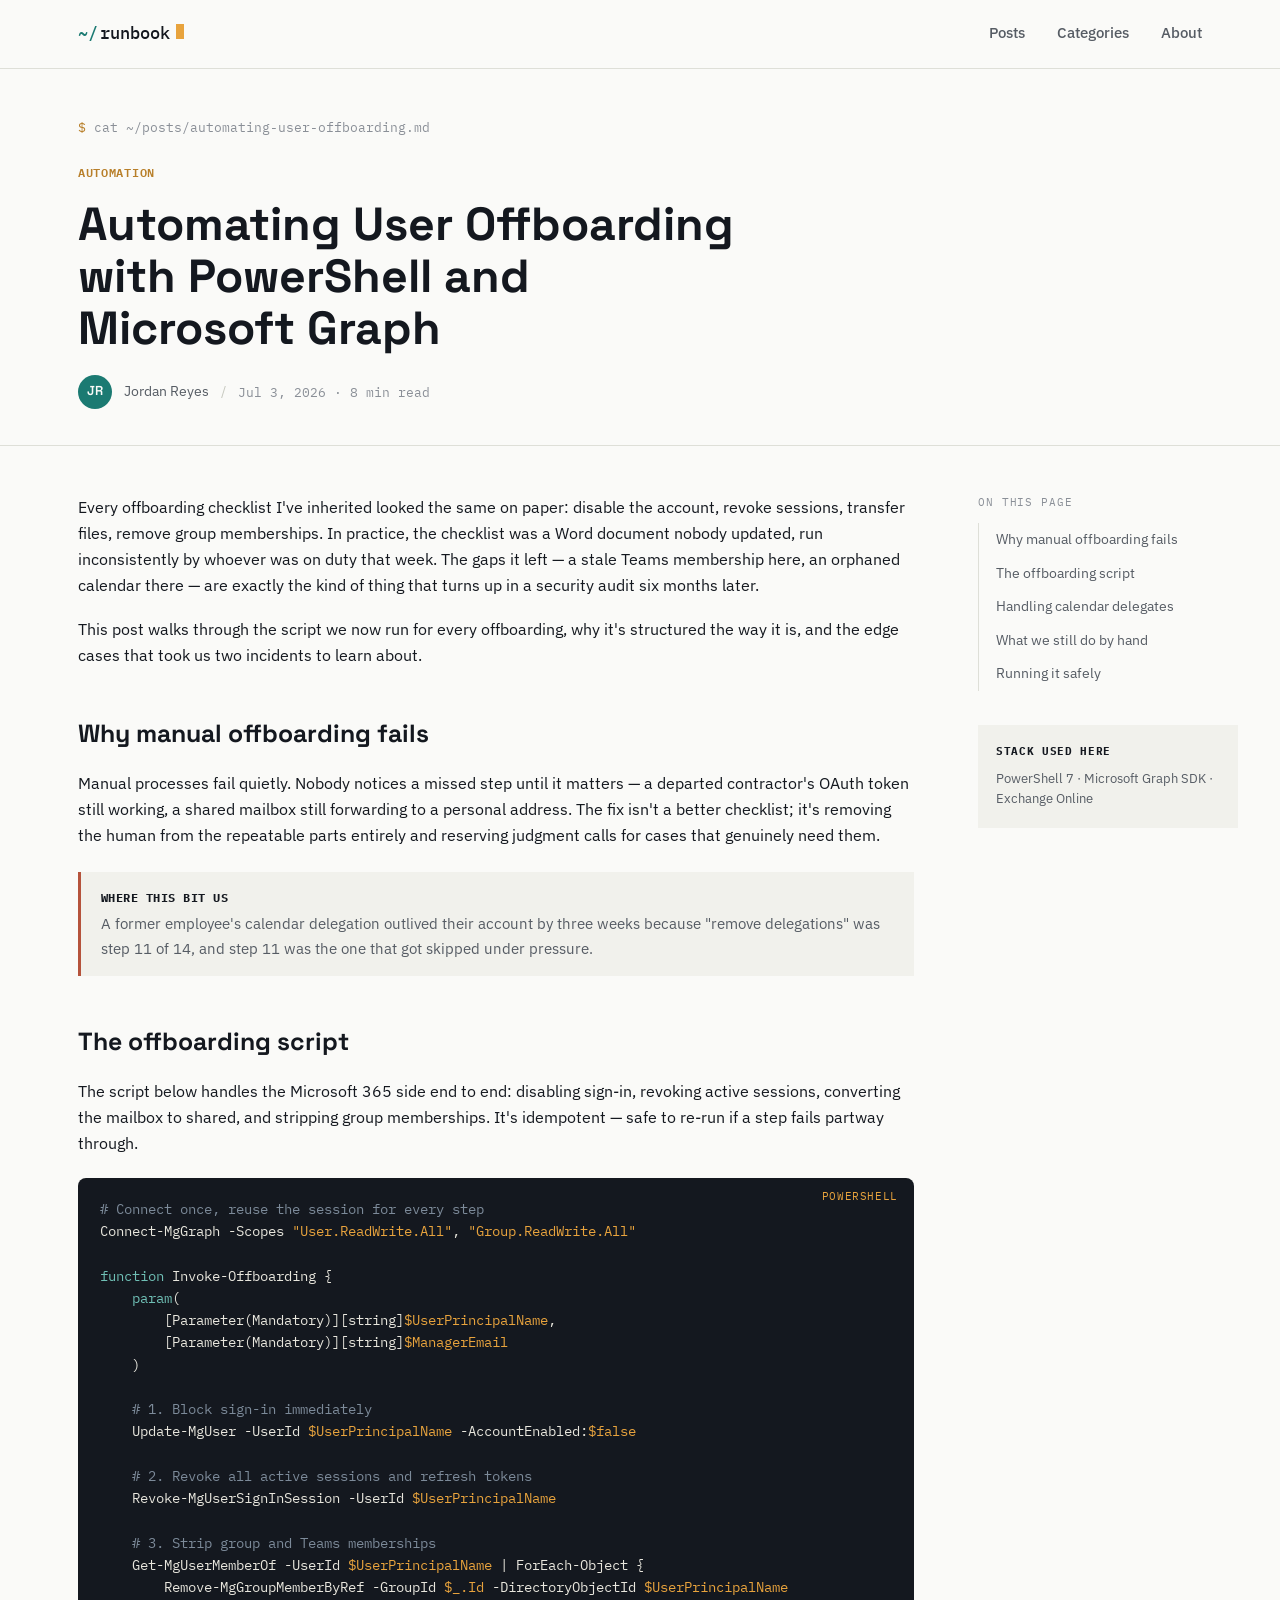
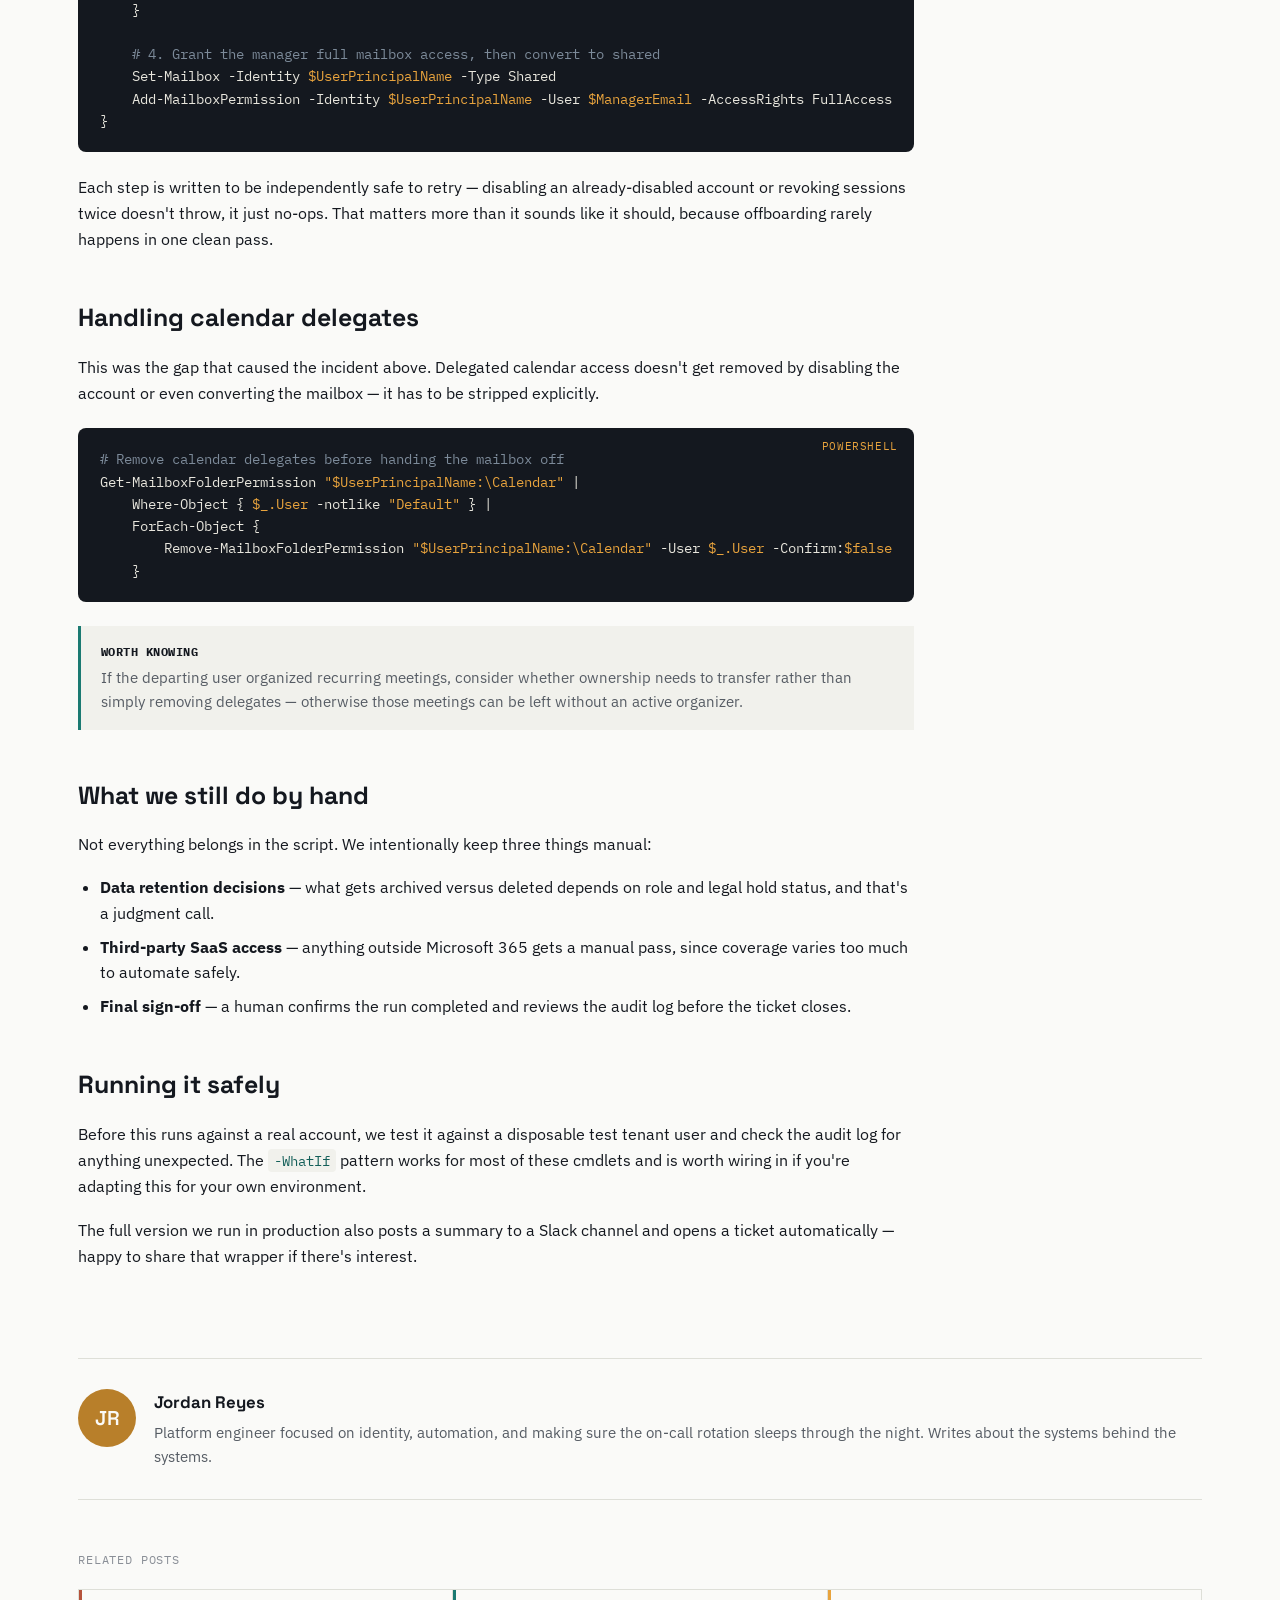
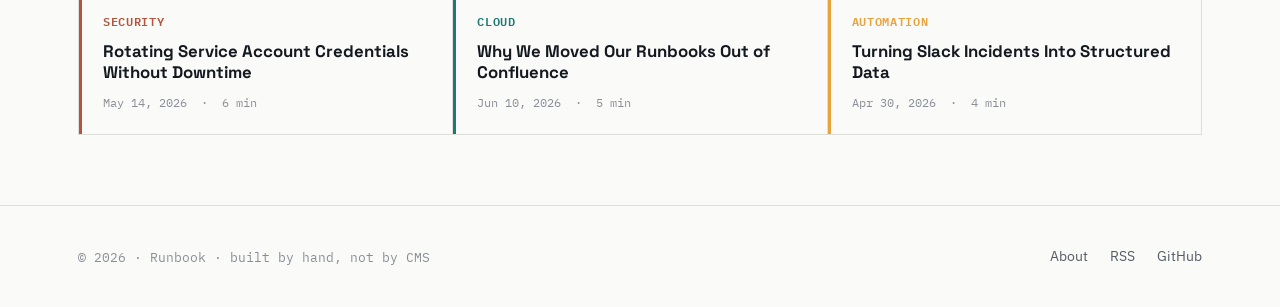
==== post.html @ 985eea35 "Add files via upload" ====
<!DOCTYPE html>
<html lang="en">
<head>
<meta charset="UTF-8">
<meta name="viewport" content="width=device-width, initial-scale=1.0">
<title>Automating User Offboarding with PowerShell and Microsoft Graph — Runbook</title>
<meta name="description" content="A production-ready script and the reasoning behind every step of automated user offboarding.">
<link rel="preconnect" href="https://fonts.googleapis.com">
<link href="https://fonts.googleapis.com/css2?family=Space+Grotesk:wght@500;600;700&family=IBM+Plex+Sans:wght@400;500;600&family=IBM+Plex+Mono:wght@400;500;600&display=swap" rel="stylesheet">
<link rel="stylesheet" href="styles.css">
</head>
<body>

<nav class="site-nav">
  <div class="wrap">
    <a href="index.html" class="brand">
      <span class="brand-prompt">~/</span>runbook<span class="cursor"></span>
    </a>
    <div class="nav-links">
      <a href="index.html">Posts</a>
      <a href="index.html#categories">Categories</a>
      <a href="about.html">About</a>
    </div>
    <button class="nav-toggle" aria-label="Toggle menu"><span></span></button>
  </div>
</nav>

<header class="post-header">
  <div class="wrap">
    <div class="breadcrumb">
      <span class="prompt">$</span> cat <a href="index.html">~/posts</a>/automating-user-offboarding.md
    </div>
    <span class="cat-tag" style="color:#B87F2A">Automation</span>
    <h1 style="margin-top:14px;">Automating User Offboarding with PowerShell and Microsoft Graph</h1>
    <div class="byline">
      <div class="avatar">JR</div>
      <span>Jordan Reyes</span>
      <span class="sep">/</span>
      <span class="meta-mono">Jul 3, 2026 · 8 min read</span>
    </div>
  </div>
</header>

<main class="wrap">
  <div class="post-layout">

    <article class="post-body">

      <p>Every offboarding checklist I've inherited looked the same on paper: disable the account, revoke sessions, transfer files, remove group memberships. In practice, the checklist was a Word document nobody updated, run inconsistently by whoever was on duty that week. The gaps it left — a stale Teams membership here, an orphaned calendar there — are exactly the kind of thing that turns up in a security audit six months later.</p>

      <p>This post walks through the script we now run for every offboarding, why it's structured the way it is, and the edge cases that took us two incidents to learn about.</p>

      <h2 id="why-manual-offboarding-fails">Why manual offboarding fails</h2>
      <p>Manual processes fail quietly. Nobody notices a missed step until it matters — a departed contractor's OAuth token still working, a shared mailbox still forwarding to a personal address. The fix isn't a better checklist; it's removing the human from the repeatable parts entirely and reserving judgment calls for cases that genuinely need them.</p>

      <div class="callout warn">
        <strong>Where this bit us</strong>
        A former employee's calendar delegation outlived their account by three weeks because "remove delegations" was step 11 of 14, and step 11 was the one that got skipped under pressure.
      </div>

      <h2 id="the-script">The offboarding script</h2>
      <p>The script below handles the Microsoft 365 side end to end: disabling sign-in, revoking active sessions, converting the mailbox to shared, and stripping group memberships. It's idempotent — safe to re-run if a step fails partway through.</p>

<pre class="code-block" data-lang="powershell"><span class="c1"># Connect once, reuse the session for every step</span>
Connect-MgGraph -Scopes <span class="s1">"User.ReadWrite.All"</span>, <span class="s1">"Group.ReadWrite.All"</span>

<span class="k1">function</span> Invoke-Offboarding {
    <span class="k1">param</span>(
        [Parameter(Mandatory)][string]<span class="s1">$UserPrincipalName</span>,
        [Parameter(Mandatory)][string]<span class="s1">$ManagerEmail</span>
    )

    <span class="c1"># 1. Block sign-in immediately</span>
    Update-MgUser -UserId <span class="s1">$UserPrincipalName</span> -AccountEnabled:<span class="s1">$false</span>

    <span class="c1"># 2. Revoke all active sessions and refresh tokens</span>
    Revoke-MgUserSignInSession -UserId <span class="s1">$UserPrincipalName</span>

    <span class="c1"># 3. Strip group and Teams memberships</span>
    Get-MgUserMemberOf -UserId <span class="s1">$UserPrincipalName</span> | ForEach-Object {
        Remove-MgGroupMemberByRef -GroupId <span class="s1">$_.Id</span> -DirectoryObjectId <span class="s1">$UserPrincipalName</span>
    }

    <span class="c1"># 4. Grant the manager full mailbox access, then convert to shared</span>
    Set-Mailbox -Identity <span class="s1">$UserPrincipalName</span> -Type Shared
    Add-MailboxPermission -Identity <span class="s1">$UserPrincipalName</span> -User <span class="s1">$ManagerEmail</span> -AccessRights FullAccess
}
</pre>

      <p>Each step is written to be independently safe to retry — disabling an already-disabled account or revoking sessions twice doesn't throw, it just no-ops. That matters more than it sounds like it should, because offboarding rarely happens in one clean pass.</p>

      <h2 id="handling-calendar-and-delegates">Handling calendar delegates</h2>
      <p>This was the gap that caused the incident above. Delegated calendar access doesn't get removed by disabling the account or even converting the mailbox — it has to be stripped explicitly.</p>

<pre class="code-block" data-lang="powershell"><span class="c1"># Remove calendar delegates before handing the mailbox off</span>
Get-MailboxFolderPermission <span class="s1">"$UserPrincipalName:\Calendar"</span> |
    Where-Object { <span class="s1">$_.User</span> -notlike <span class="s1">"Default"</span> } |
    ForEach-Object {
        Remove-MailboxFolderPermission <span class="s1">"$UserPrincipalName:\Calendar"</span> -User <span class="s1">$_.User</span> -Confirm:<span class="s1">$false</span>
    }
</pre>

      <div class="callout">
        <strong>Worth knowing</strong>
        If the departing user organized recurring meetings, consider whether ownership needs to transfer rather than simply removing delegates — otherwise those meetings can be left without an active organizer.
      </div>

      <h2 id="what-we-still-do-by-hand">What we still do by hand</h2>
      <p>Not everything belongs in the script. We intentionally keep three things manual:</p>
      <ul>
        <li><strong>Data retention decisions</strong> — what gets archived versus deleted depends on role and legal hold status, and that's a judgment call.</li>
        <li><strong>Third-party SaaS access</strong> — anything outside Microsoft 365 gets a manual pass, since coverage varies too much to automate safely.</li>
        <li><strong>Final sign-off</strong> — a human confirms the run completed and reviews the audit log before the ticket closes.</li>
      </ul>

      <h2 id="running-it-safely">Running it safely</h2>
      <p>Before this runs against a real account, we test it against a disposable test tenant user and check the audit log for anything unexpected. The <code class="inline">-WhatIf</code> pattern works for most of these cmdlets and is worth wiring in if you're adapting this for your own environment.</p>

      <p>The full version we run in production also posts a summary to a Slack channel and opens a ticket automatically — happy to share that wrapper if there's interest.</p>

    </article>

    <aside class="toc">
      <div class="toc-label">On this page</div>
      <ul>
        <li><a href="#why-manual-offboarding-fails">Why manual offboarding fails</a></li>
        <li><a href="#the-script">The offboarding script</a></li>
        <li><a href="#handling-calendar-and-delegates">Handling calendar delegates</a></li>
        <li><a href="#what-we-still-do-by-hand">What we still do by hand</a></li>
        <li><a href="#running-it-safely">Running it safely</a></li>
      </ul>
      <div class="toc-card">
        <strong>Stack used here</strong>
        PowerShell 7 · Microsoft Graph SDK · Exchange Online
      </div>
    </aside>

  </div>

  <div class="author-card">
    <div class="avatar-lg">JR</div>
    <div>
      <h4>Jordan Reyes</h4>
      <p>Platform engineer focused on identity, automation, and making sure the on-call rotation sleeps through the night. Writes about the systems behind the systems.</p>
    </div>
  </div>

  <div class="related-title">Related posts</div>
  <section class="related-grid">
    <a class="post-card" href="#" data-cat="security" style="--cat-color:#B5533C">
      <span class="cat-tag">Security</span>
      <h3>Rotating Service Account Credentials Without Downtime</h3>
      <div class="post-meta"><span>May 14, 2026</span><span>·</span><span>6 min</span></div>
    </a>
    <a class="post-card" href="#" data-cat="cloud" style="--cat-color:#1B7A72">
      <span class="cat-tag">Cloud</span>
      <h3>Why We Moved Our Runbooks Out of Confluence</h3>
      <div class="post-meta"><span>Jun 10, 2026</span><span>·</span><span>5 min</span></div>
    </a>
    <a class="post-card" href="#" data-cat="automation" style="--cat-color:#E8A33D">
      <span class="cat-tag">Automation</span>
      <h3>Turning Slack Incidents Into Structured Data</h3>
      <div class="post-meta"><span>Apr 30, 2026</span><span>·</span><span>4 min</span></div>
    </a>
  </section>
</main>

<footer class="site-footer">
  <div class="wrap">
    <div class="footer-mono">© 2026 · Runbook · built by hand, not by CMS</div>
    <div class="footer-links">
      <a href="about.html">About</a>
      <a href="#">RSS</a>
      <a href="#">GitHub</a>
    </div>
  </div>
</footer>

<script src="main.js"></script>
</body>
</html>
---- styles.css ----
/* ==========================================================================
   Runbook — design tokens
   Display: Space Grotesk · Body: IBM Plex Sans · Utility/code: IBM Plex Mono
   ========================================================================== */

:root {
  --paper: #FAFAF8;
  --panel: #F1F1EC;
  --ink: #14181F;
  --ink-soft: #565C64;
  --ink-faint: #8A8F97;
  --amber: #E8A33D;
  --amber-dim: #B87F2A;
  --teal: #1B7A72;
  --teal-dim: #145F59;
  --rust: #B5533C;
  --rule: #DEDFD8;
  --rule-strong: #C7C9C0;

  --font-display: "Space Grotesk", "Segoe UI", sans-serif;
  --font-body: "IBM Plex Sans", "Segoe UI", sans-serif;
  --font-mono: "IBM Plex Mono", "SFMono-Regular", Consolas, monospace;

  --max-w: 1180px;
}

* { box-sizing: border-box; }
html { scroll-behavior: smooth; }

@media (prefers-reduced-motion: reduce) {
  html { scroll-behavior: auto; }
  * { animation-duration: 0.001ms !important; transition-duration: 0.001ms !important; }
}

body {
  margin: 0;
  background: var(--paper);
  color: var(--ink);
  font-family: var(--font-body);
  font-size: 16px;
  line-height: 1.6;
  -webkit-font-smoothing: antialiased;
}

a { color: inherit; text-decoration: none; }
img { max-width: 100%; display: block; }

.wrap {
  max-width: var(--max-w);
  margin: 0 auto;
  padding: 0 28px;
}

/* -------------------- Nav -------------------- */

.site-nav {
  border-bottom: 1px solid var(--rule);
  background: var(--paper);
  position: sticky;
  top: 0;
  z-index: 50;
}

.site-nav .wrap {
  display: flex;
  align-items: center;
  justify-content: space-between;
  height: 68px;
}

.brand {
  font-family: var(--font-mono);
  font-size: 17px;
  font-weight: 500;
  display: flex;
  align-items: baseline;
  gap: 2px;
}

.brand .cursor {
  display: inline-block;
  width: 8px;
  height: 15px;
  background: var(--amber);
  margin-left: 4px;
  animation: blink 1.1s steps(1) infinite;
}

@keyframes blink {
  50% { opacity: 0; }
}

.brand-prompt { color: var(--teal); }

.nav-links {
  display: flex;
  gap: 32px;
  font-size: 14.5px;
  font-weight: 500;
}

.nav-links a {
  color: var(--ink-soft);
  padding: 6px 0;
  border-bottom: 2px solid transparent;
  transition: color 0.15s ease, border-color 0.15s ease;
}

.nav-links a:hover,
.nav-links a.active {
  color: var(--ink);
  border-color: var(--amber);
}

.nav-toggle {
  display: none;
  background: none;
  border: 1px solid var(--rule-strong);
  border-radius: 6px;
  width: 38px;
  height: 38px;
  align-items: center;
  justify-content: center;
  cursor: pointer;
}
.nav-toggle span,
.nav-toggle span::before,
.nav-toggle span::after {
  content: "";
  display: block;
  width: 18px;
  height: 2px;
  background: var(--ink);
  position: relative;
}
.nav-toggle span::before { position: absolute; top: -6px; }
.nav-toggle span::after { position: absolute; top: 6px; }

/* -------------------- Hero -------------------- */

.hero {
  padding: 76px 0 56px;
  border-bottom: 1px solid var(--rule);
}

.hero-kicker {
  font-family: var(--font-mono);
  font-size: 13px;
  color: var(--teal);
  letter-spacing: 0.02em;
  margin-bottom: 18px;
  display: flex;
  align-items: center;
  gap: 10px;
}

.hero-kicker::before {
  content: "";
  width: 22px;
  height: 1px;
  background: var(--teal);
  display: inline-block;
}

.hero h1 {
  font-family: var(--font-display);
  font-size: clamp(2.4rem, 5vw, 3.6rem);
  line-height: 1.05;
  margin: 0 0 22px;
  max-width: 15ch;
  letter-spacing: -0.01em;
}

.hero h1 .hl { color: var(--amber-dim); }

.hero p.lede {
  font-size: 1.15rem;
  color: var(--ink-soft);
  max-width: 56ch;
  margin: 0 0 30px;
}

.hero-terminal {
  font-family: var(--font-mono);
  font-size: 13.5px;
  color: var(--ink-faint);
}
.hero-terminal .prompt { color: var(--amber-dim); }
.hero-terminal .cur {
  display: inline-block;
  width: 7px;
  height: 13px;
  background: var(--ink-faint);
  margin-left: 3px;
  vertical-align: -1px;
  animation: blink 1.1s steps(1) infinite;
}

/* -------------------- Category chips -------------------- */

.chip-row {
  display: flex;
  flex-wrap: wrap;
  gap: 10px;
  padding: 26px 0 6px;
}

.chip {
  font-family: var(--font-mono);
  font-size: 12.5px;
  padding: 7px 13px;
  border-radius: 999px;
  border: 1px solid var(--rule-strong);
  color: var(--ink-soft);
  background: var(--panel);
  cursor: pointer;
  transition: all 0.15s ease;
}
.chip:hover { border-color: var(--ink); color: var(--ink); }
.chip.active {
  background: var(--ink);
  border-color: var(--ink);
  color: var(--paper);
}

/* -------------------- Post grid -------------------- */

.post-grid {
  display: grid;
  grid-template-columns: repeat(2, 1fr);
  gap: 1px;
  background: var(--rule);
  border: 1px solid var(--rule);
  margin: 30px 0 80px;
}

.post-card {
  background: var(--paper);
  padding: 30px 32px;
  display: flex;
  flex-direction: column;
  gap: 14px;
  position: relative;
  transition: background 0.15s ease;
}
.post-card:hover { background: var(--panel); }

.post-card::before {
  content: "";
  position: absolute;
  left: 0; top: 0; bottom: 0;
  width: 3px;
  background: var(--cat-color, var(--amber));
}

.post-card.featured {
  grid-column: span 2;
  padding: 40px 40px;
}

.cat-tag {
  font-family: var(--font-mono);
  font-size: 11.5px;
  text-transform: uppercase;
  letter-spacing: 0.06em;
  color: var(--cat-color, var(--amber-dim));
  font-weight: 600;
}

.post-card h3 {
  font-family: var(--font-display);
  font-size: 1.4rem;
  line-height: 1.25;
  margin: 0;
}
.post-card.featured h3 { font-size: 1.9rem; }

.post-card p {
  color: var(--ink-soft);
  font-size: 0.96rem;
  margin: 0;
  flex-grow: 1;
}

.post-meta {
  font-family: var(--font-mono);
  font-size: 12px;
  color: var(--ink-faint);
  display: flex;
  gap: 14px;
}

/* -------------------- Post page -------------------- */

.post-header {
  padding: 48px 0 36px;
  border-bottom: 1px solid var(--rule);
}

.breadcrumb {
  font-family: var(--font-mono);
  font-size: 12.5px;
  color: var(--ink-faint);
  margin-bottom: 22px;
}
.breadcrumb .prompt { color: var(--amber-dim); }
.breadcrumb a:hover { color: var(--teal); }

.post-header h1 {
  font-family: var(--font-display);
  font-size: clamp(2rem, 4vw, 2.9rem);
  line-height: 1.12;
  max-width: 22ch;
  margin: 0 0 20px;
}

.byline {
  display: flex;
  align-items: center;
  gap: 12px;
  font-size: 14px;
  color: var(--ink-soft);
}

.byline .avatar {
  width: 34px;
  height: 34px;
  border-radius: 50%;
  background: var(--teal);
  color: var(--paper);
  font-family: var(--font-display);
  font-weight: 600;
  display: flex;
  align-items: center;
  justify-content: center;
  font-size: 13px;
}

.byline .sep { color: var(--rule-strong); }
.byline .meta-mono { font-family: var(--font-mono); font-size: 12.5px; color: var(--ink-faint); }

.post-layout {
  display: grid;
  grid-template-columns: 1fr 260px;
  gap: 64px;
  padding: 48px 0 20px;
  align-items: start;
}

.post-body h2 {
  font-family: var(--font-display);
  font-size: 1.55rem;
  margin: 46px 0 16px;
  scroll-margin-top: 90px;
}
.post-body h3 {
  font-family: var(--font-display);
  font-size: 1.2rem;
  margin: 32px 0 12px;
  scroll-margin-top: 90px;
}
.post-body p { margin: 0 0 18px; color: var(--ink); font-size: 1.02rem; }
.post-body ul, .post-body ol { margin: 0 0 18px; padding-left: 22px; }
.post-body li { margin-bottom: 8px; }
.post-body strong { color: var(--ink); }

.callout {
  background: var(--panel);
  border-left: 3px solid var(--teal);
  padding: 16px 20px;
  margin: 24px 0;
  font-size: 0.95rem;
  color: var(--ink-soft);
}
.callout.warn { border-left-color: var(--rust); }
.callout strong { color: var(--ink); display: block; margin-bottom: 4px; font-family: var(--font-mono); font-size: 12px; text-transform: uppercase; letter-spacing: 0.04em; }

pre.code-block {
  background: var(--ink);
  color: #E8E6DD;
  font-family: var(--font-mono);
  font-size: 13.5px;
  line-height: 1.65;
  padding: 20px 22px;
  border-radius: 8px;
  overflow-x: auto;
  margin: 22px 0;
  position: relative;
}
pre.code-block::before {
  content: attr(data-lang);
  position: absolute;
  top: 10px;
  right: 16px;
  font-size: 10.5px;
  color: var(--amber);
  text-transform: uppercase;
  letter-spacing: 0.06em;
}
pre.code-block .c1 { color: #7C8A99; }
pre.code-block .s1 { color: #E8A33D; }
pre.code-block .k1 { color: #6FBFB5; }

code.inline {
  font-family: var(--font-mono);
  background: var(--panel);
  padding: 2px 6px;
  border-radius: 4px;
  font-size: 0.88em;
  color: var(--teal-dim);
}

/* TOC sidebar - styled like a directory tree */

.toc {
  position: sticky;
  top: 90px;
}

.toc-label {
  font-family: var(--font-mono);
  font-size: 11px;
  text-transform: uppercase;
  letter-spacing: 0.08em;
  color: var(--ink-faint);
  margin-bottom: 12px;
}

.toc ul {
  list-style: none;
  margin: 0;
  padding: 0;
  border-left: 1px solid var(--rule);
}

.toc li a {
  display: block;
  font-size: 13.5px;
  color: var(--ink-soft);
  padding: 6px 0 6px 16px;
  border-left: 2px solid transparent;
  margin-left: -1px;
  transition: color 0.15s ease, border-color 0.15s ease;
}
.toc li a:hover { color: var(--ink); }
.toc li a.active {
  color: var(--teal-dim);
  border-left-color: var(--teal);
  font-weight: 500;
}

.toc-card {
  margin-top: 34px;
  padding: 18px 18px;
  background: var(--panel);
  font-size: 13px;
  color: var(--ink-soft);
}
.toc-card strong { display: block; color: var(--ink); font-family: var(--font-mono); font-size: 11px; text-transform: uppercase; letter-spacing: 0.06em; margin-bottom: 8px; }

/* Author card */

.author-card {
  display: flex;
  gap: 18px;
  border-top: 1px solid var(--rule);
  border-bottom: 1px solid var(--rule);
  padding: 30px 0;
  margin: 50px 0;
}
.author-card .avatar-lg {
  width: 58px;
  height: 58px;
  border-radius: 50%;
  background: var(--amber-dim);
  color: var(--paper);
  font-family: var(--font-display);
  font-weight: 600;
  font-size: 20px;
  display: flex;
  align-items: center;
  justify-content: center;
  flex-shrink: 0;
}
.author-card h4 { margin: 0 0 6px; font-family: var(--font-display); font-size: 1.05rem; }
.author-card p { margin: 0; color: var(--ink-soft); font-size: 0.93rem; }

/* Related posts */

.related-title {
  font-family: var(--font-mono);
  font-size: 12px;
  text-transform: uppercase;
  letter-spacing: 0.07em;
  color: var(--ink-faint);
  margin: 0 0 20px;
}

.related-grid {
  display: grid;
  grid-template-columns: repeat(3, 1fr);
  gap: 1px;
  background: var(--rule);
  border: 1px solid var(--rule);
  margin-bottom: 70px;
}
.related-grid .post-card { padding: 22px 24px; gap: 10px; }
.related-grid .post-card h3 { font-size: 1.05rem; }

/* -------------------- About page -------------------- */

.about-hero {
  padding: 64px 0 40px;
  border-bottom: 1px solid var(--rule);
  display: grid;
  grid-template-columns: auto 1fr;
  gap: 40px;
  align-items: start;
}

.about-avatar {
  width: 96px;
  height: 96px;
  border-radius: 50%;
  background: var(--teal);
  color: var(--paper);
  font-family: var(--font-display);
  font-weight: 600;
  font-size: 34px;
  display: flex;
  align-items: center;
  justify-content: center;
}

.about-hero h1 {
  font-family: var(--font-display);
  font-size: clamp(1.9rem, 3.4vw, 2.5rem);
  margin: 0 0 14px;
}
.about-hero p { color: var(--ink-soft); max-width: 62ch; margin: 0 0 12px; font-size: 1.02rem; }

.stack-grid {
  display: grid;
  grid-template-columns: repeat(3, 1fr);
  gap: 24px;
  padding: 48px 0;
}
.stack-col h4 {
  font-family: var(--font-mono);
  font-size: 12px;
  text-transform: uppercase;
  letter-spacing: 0.06em;
  color: var(--teal-dim);
  margin: 0 0 14px;
}
.stack-col ul { list-style: none; margin: 0; padding: 0; }
.stack-col li {
  font-size: 14.5px;
  color: var(--ink-soft);
  padding: 8px 0;
  border-bottom: 1px solid var(--rule);
}

.timeline {
  padding: 10px 0 60px;
}
.timeline-item {
  display: grid;
  grid-template-columns: 130px 1fr;
  gap: 24px;
  padding: 22px 0;
  border-top: 1px solid var(--rule);
}
.timeline-item:last-child { border-bottom: 1px solid var(--rule); }
.timeline-item .when {
  font-family: var(--font-mono);
  font-size: 12.5px;
  color: var(--ink-faint);
  padding-top: 3px;
}
.timeline-item h4 { margin: 0 0 6px; font-family: var(--font-display); font-size: 1.1rem; }
.timeline-item p { margin: 0; color: var(--ink-soft); font-size: 0.94rem; }

/* -------------------- Footer -------------------- */

.site-footer {
  border-top: 1px solid var(--rule);
  padding: 40px 0;
  margin-top: 20px;
}
.site-footer .wrap {
  display: flex;
  justify-content: space-between;
  align-items: center;
  flex-wrap: wrap;
  gap: 16px;
}
.footer-mono {
  font-family: var(--font-mono);
  font-size: 12.5px;
  color: var(--ink-faint);
}
.footer-links { display: flex; gap: 22px; font-size: 13.5px; color: var(--ink-soft); }
.footer-links a:hover { color: var(--teal-dim); }

/* -------------------- Responsive -------------------- */

@media (max-width: 860px) {
  .post-grid, .related-grid { grid-template-columns: 1fr; }
  .post-card.featured { grid-column: span 1; }
  .post-layout { grid-template-columns: 1fr; }
  .toc { position: static; margin-bottom: 40px; }
  .stack-grid { grid-template-columns: 1fr; }
  .nav-links { display: none; }
  .nav-toggle { display: flex; }
  .about-hero { grid-template-columns: 1fr; }
  .timeline-item { grid-template-columns: 1fr; gap: 6px; }
}

@media (max-width: 860px) {
  .nav-links.open {
    display: flex;
    flex-direction: column;
    position: absolute;
    top: 68px;
    left: 0;
    right: 0;
    background: var(--paper);
    border-bottom: 1px solid var(--rule);
    padding: 16px 28px 24px;
    gap: 16px;
  }
}
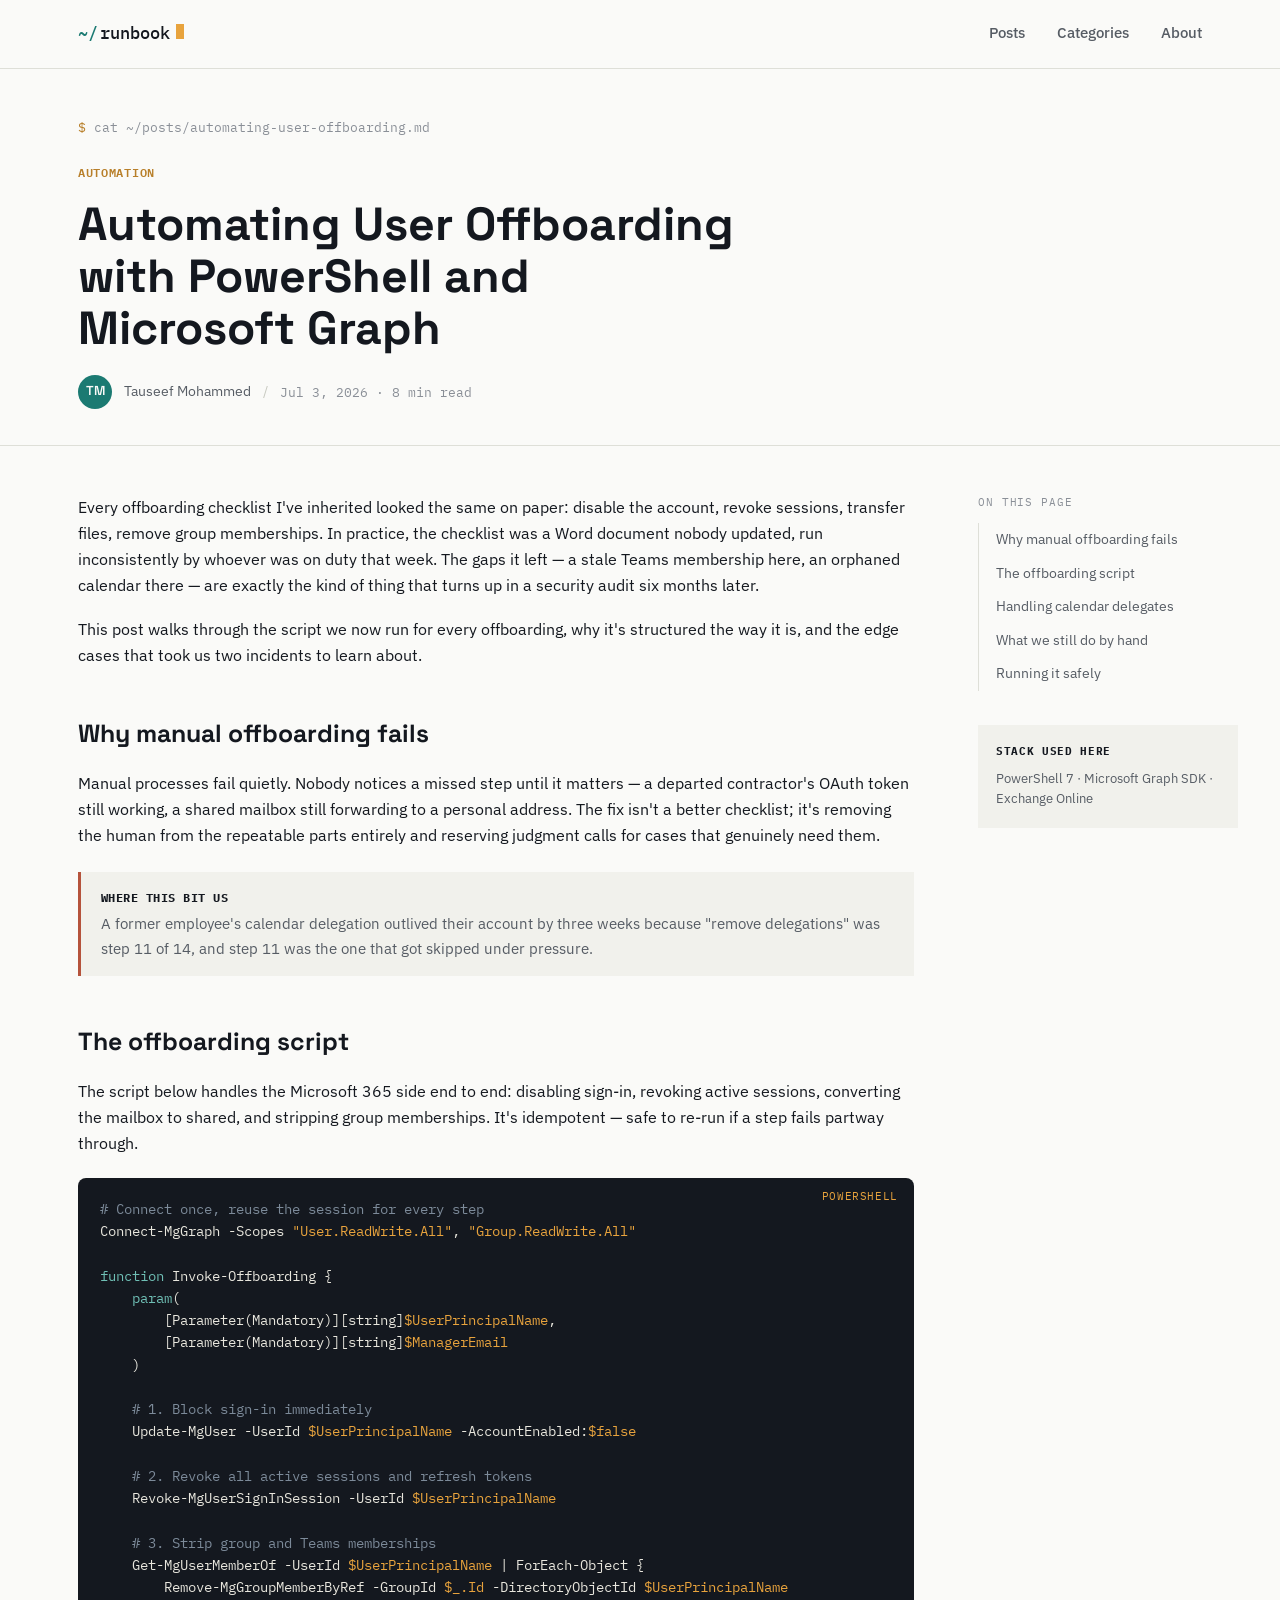
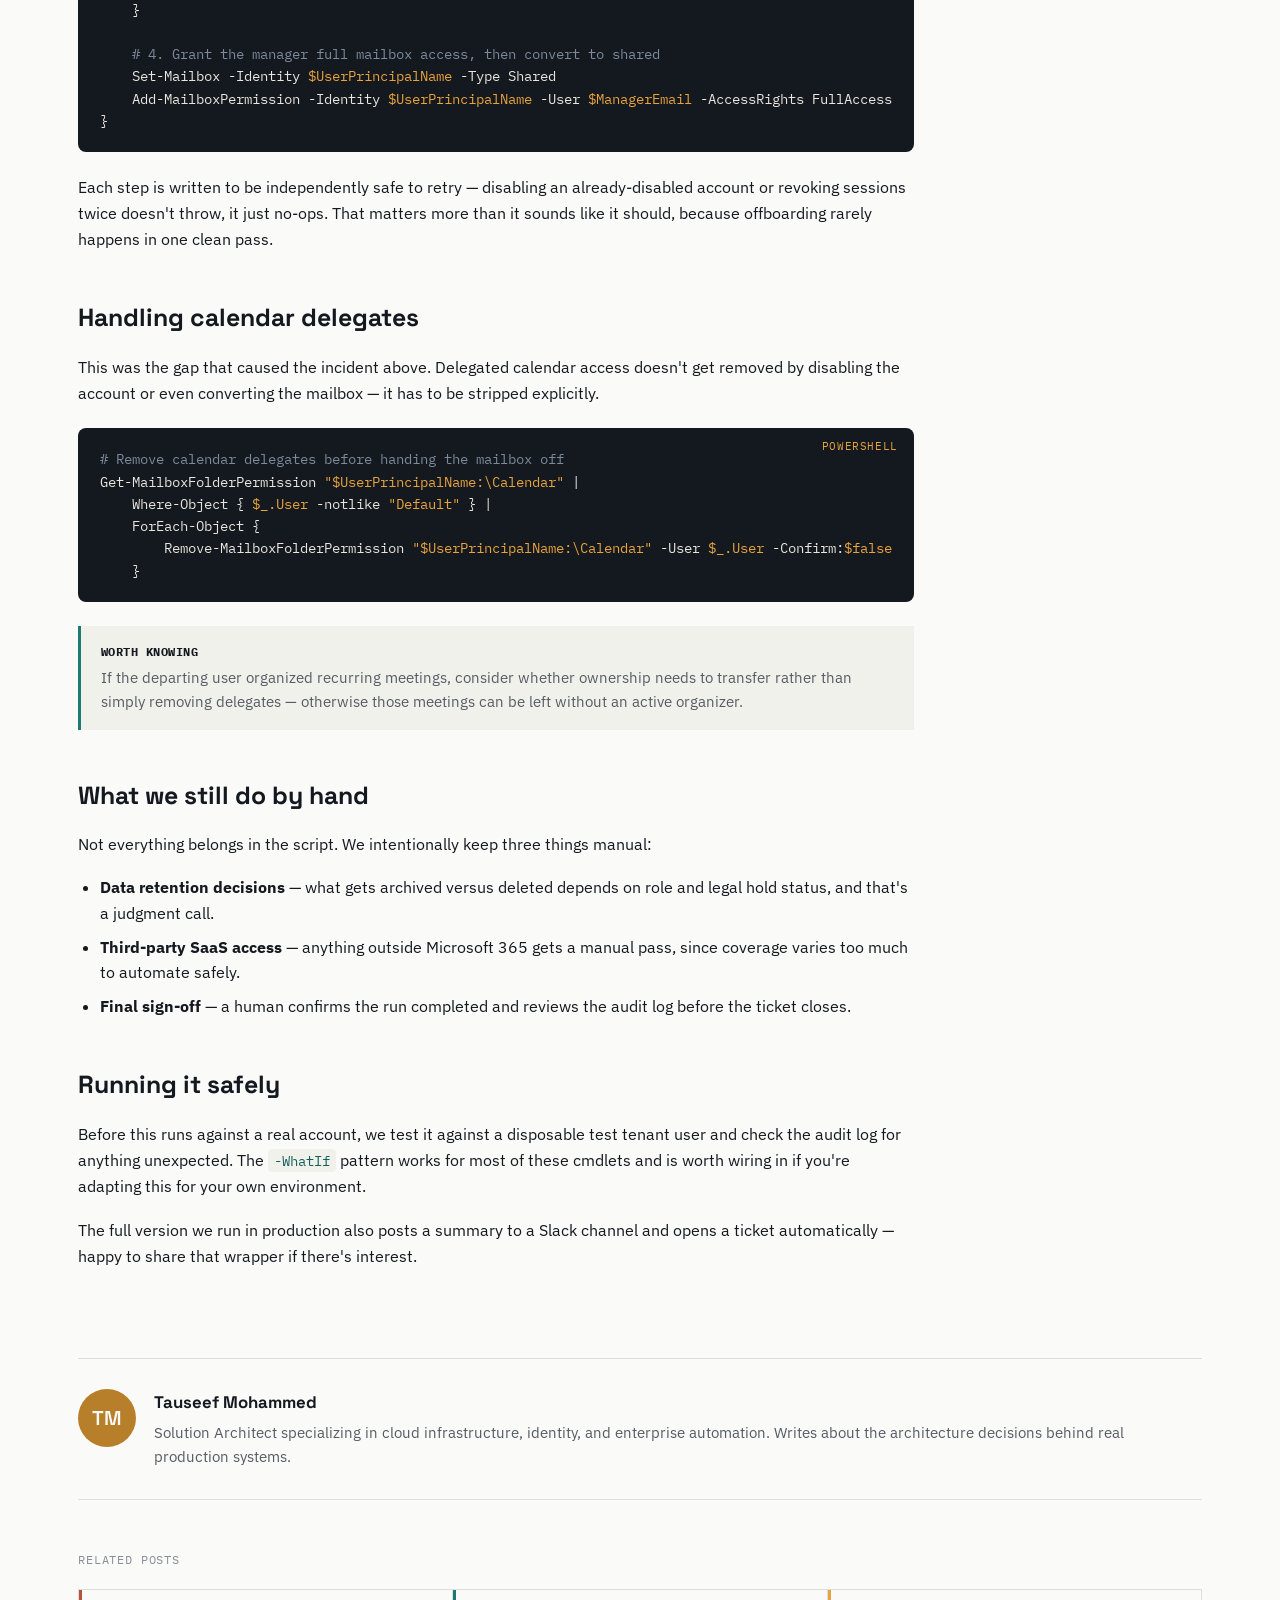
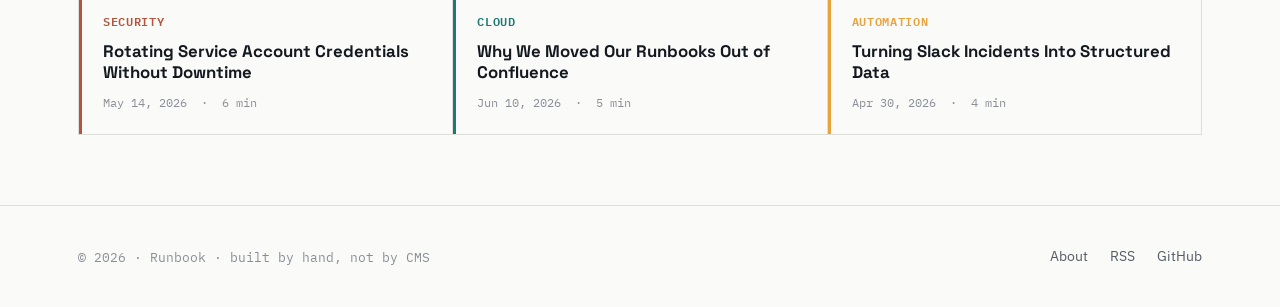
==== commit 754e6846: "Add files via upload" ====
--- a/post.html
+++ b/post.html
@@ -33,8 +33,8 @@
     <span class="cat-tag" style="color:#B87F2A">Automation</span>
     <h1 style="margin-top:14px;">Automating User Offboarding with PowerShell and Microsoft Graph</h1>
     <div class="byline">
-      <div class="avatar">JR</div>
-      <span>Jordan Reyes</span>
+      <div class="avatar">TM</div>
+      <span>Tauseef Mohammed</span>
       <span class="sep">/</span>
       <span class="meta-mono">Jul 3, 2026 · 8 min read</span>
     </div>
@@ -138,10 +138,10 @@
   </div>
 
   <div class="author-card">
-    <div class="avatar-lg">JR</div>
+    <div class="avatar-lg">TM</div>
     <div>
-      <h4>Jordan Reyes</h4>
-      <p>Platform engineer focused on identity, automation, and making sure the on-call rotation sleeps through the night. Writes about the systems behind the systems.</p>
+      <h4>Tauseef Mohammed</h4>
+      <p>Solution Architect specializing in cloud infrastructure, identity, and enterprise automation. Writes about the architecture decisions behind real production systems.</p>
     </div>
   </div>
 
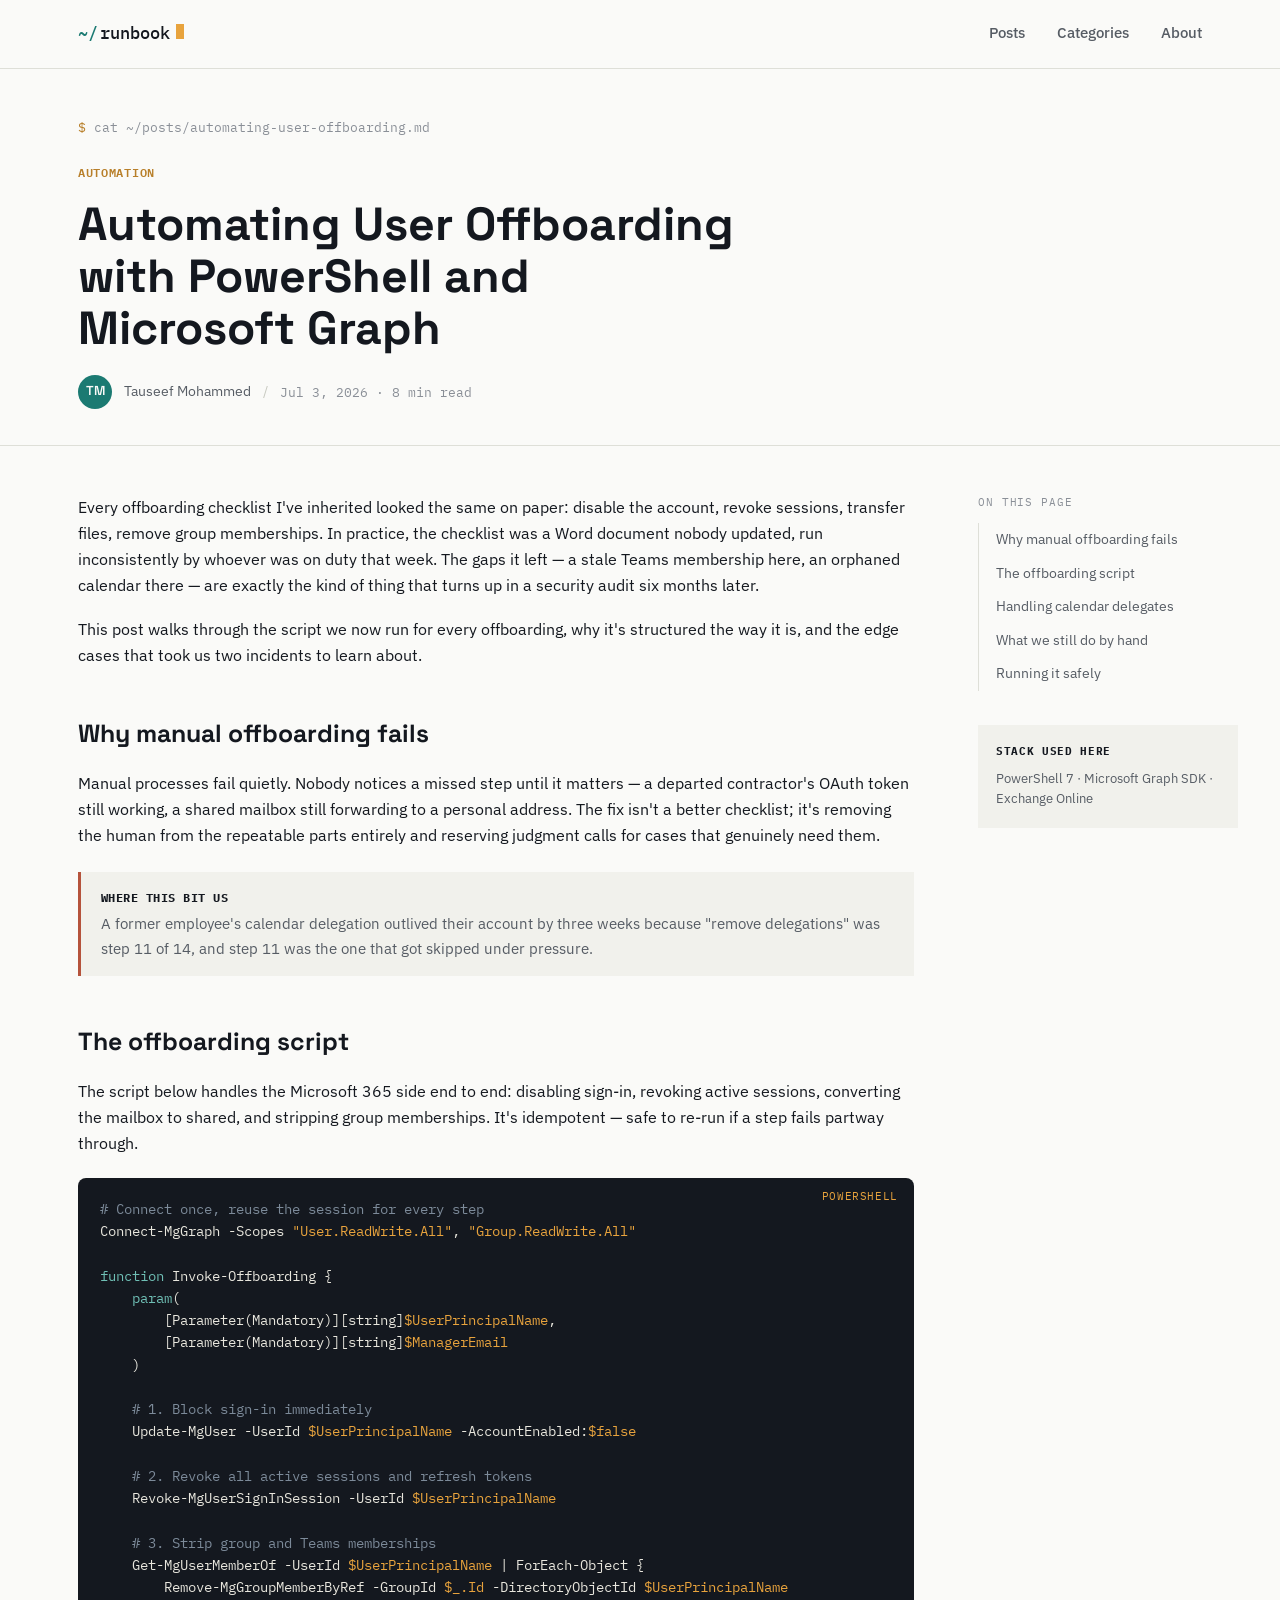
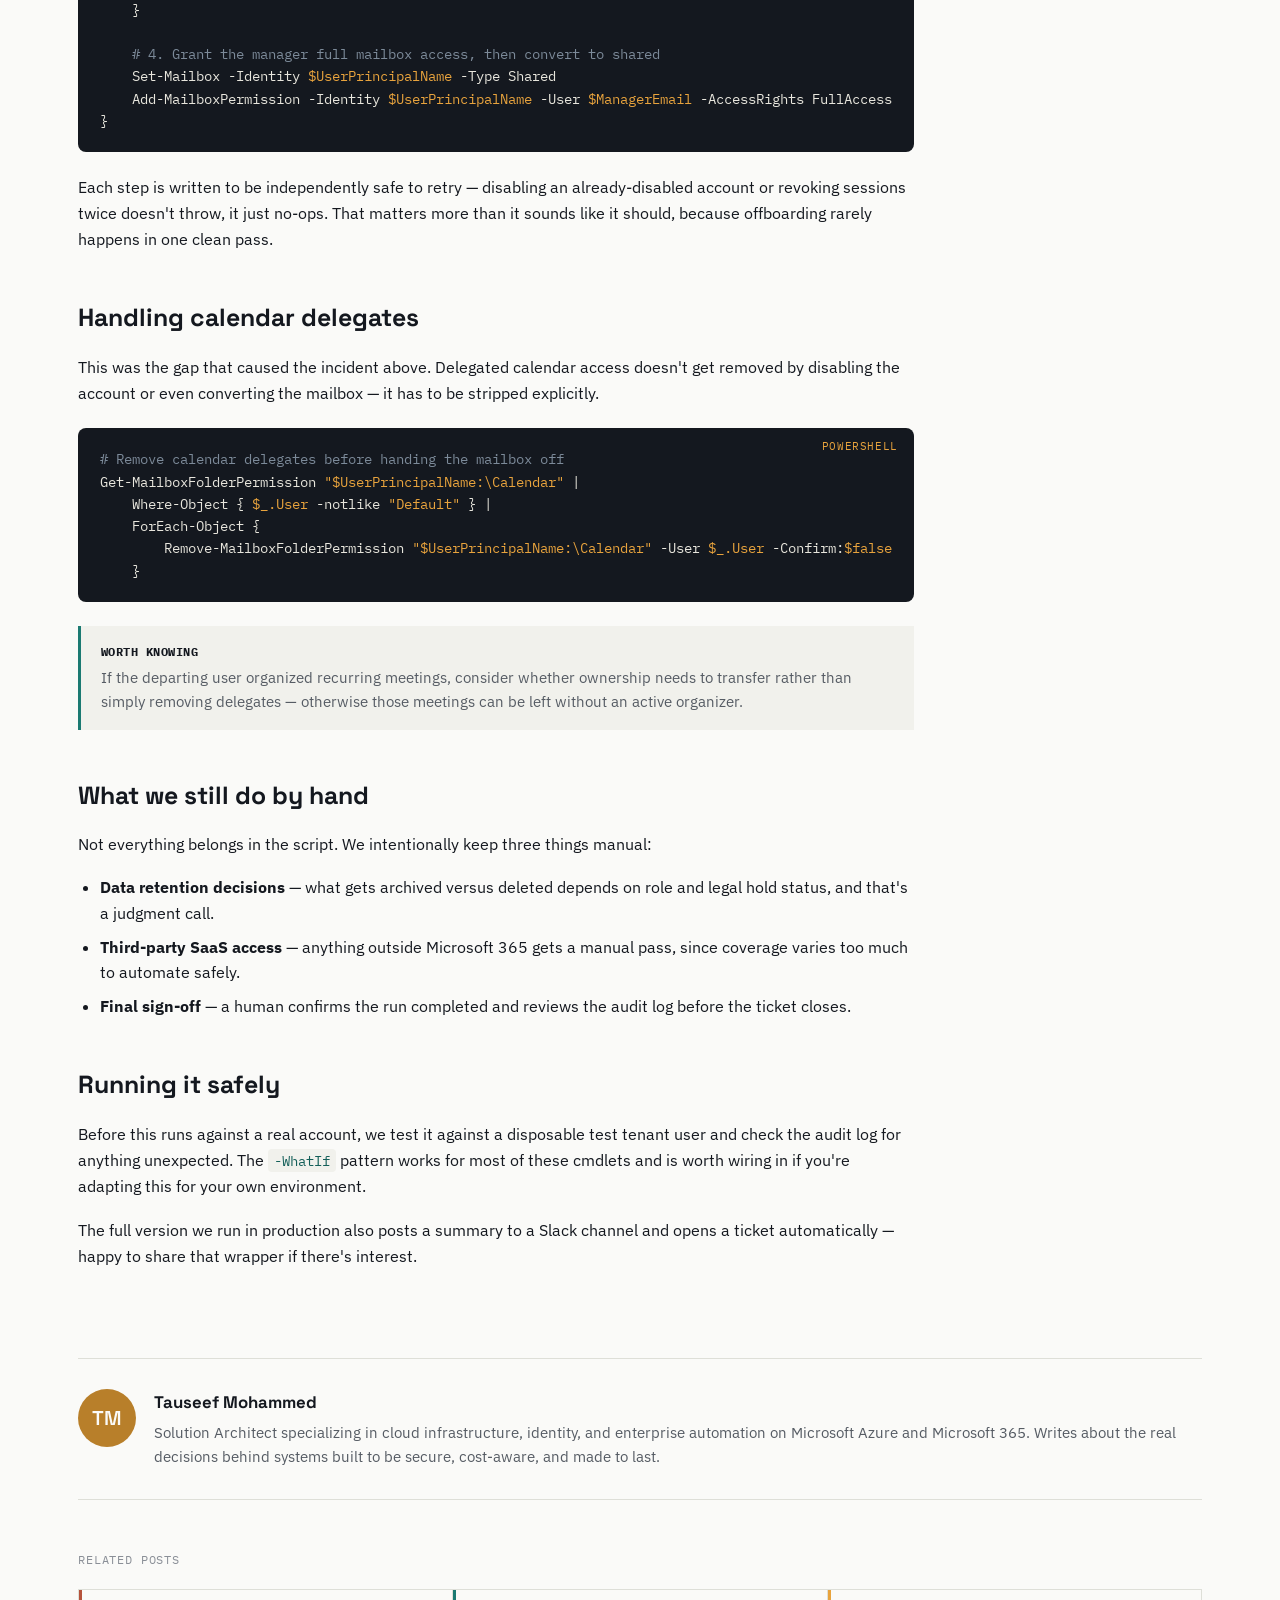
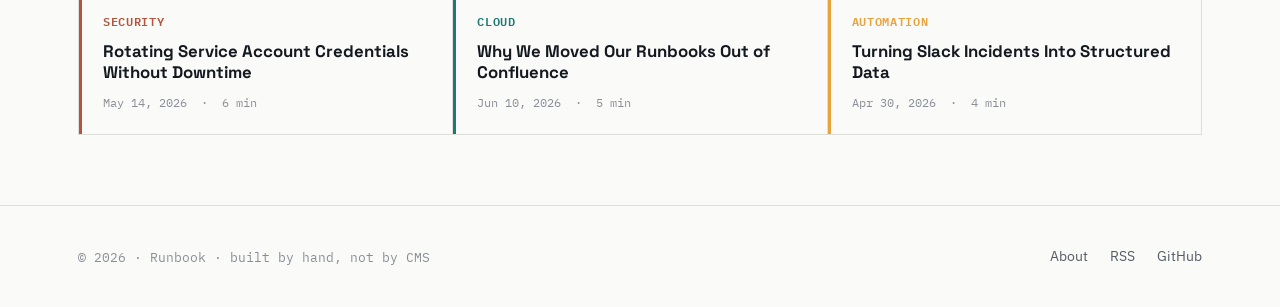
==== commit 643e69e8: "Add files via upload" ====
--- a/post.html
+++ b/post.html
@@ -141,7 +141,7 @@
     <div class="avatar-lg">TM</div>
     <div>
       <h4>Tauseef Mohammed</h4>
-      <p>Solution Architect specializing in cloud infrastructure, identity, and enterprise automation. Writes about the architecture decisions behind real production systems.</p>
+      <p>Solution Architect specializing in cloud infrastructure, identity, and enterprise automation on Microsoft Azure and Microsoft 365. Writes about the real decisions behind systems built to be secure, cost-aware, and made to last.</p>
     </div>
   </div>
 
